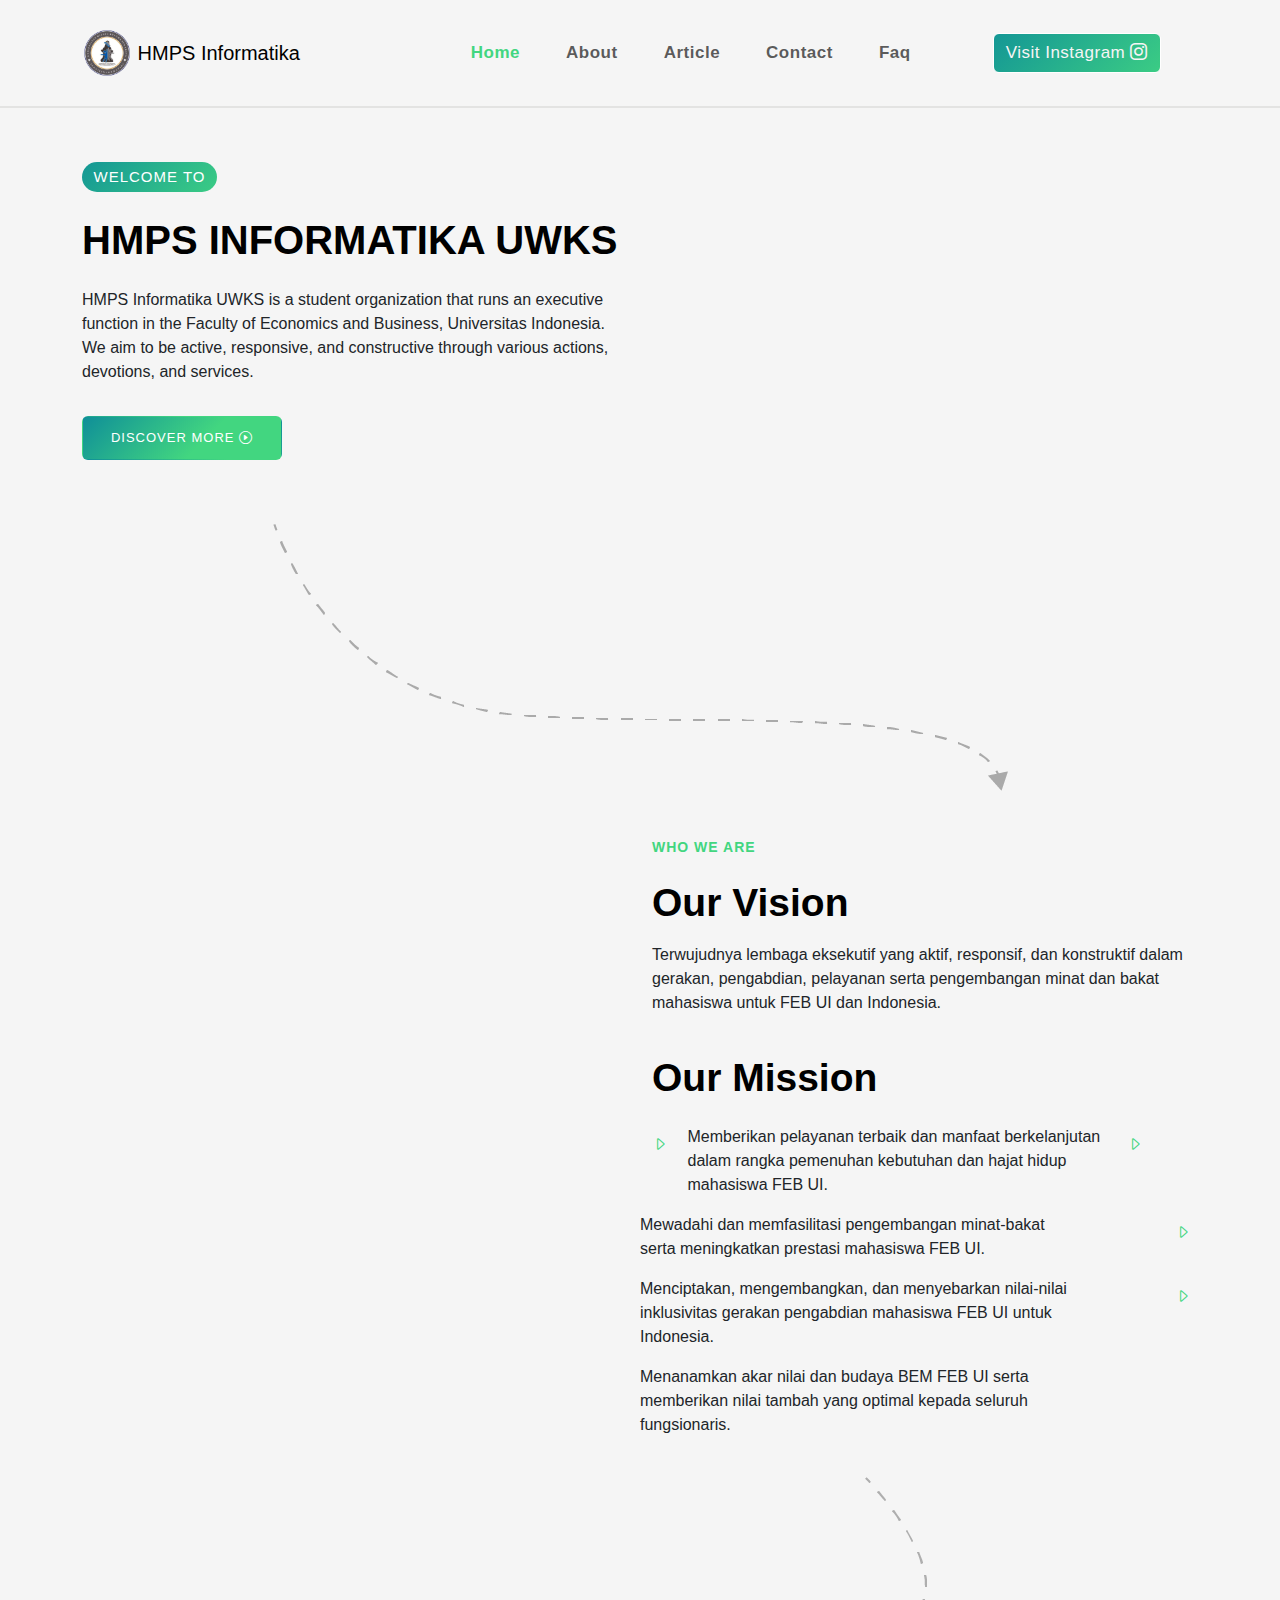
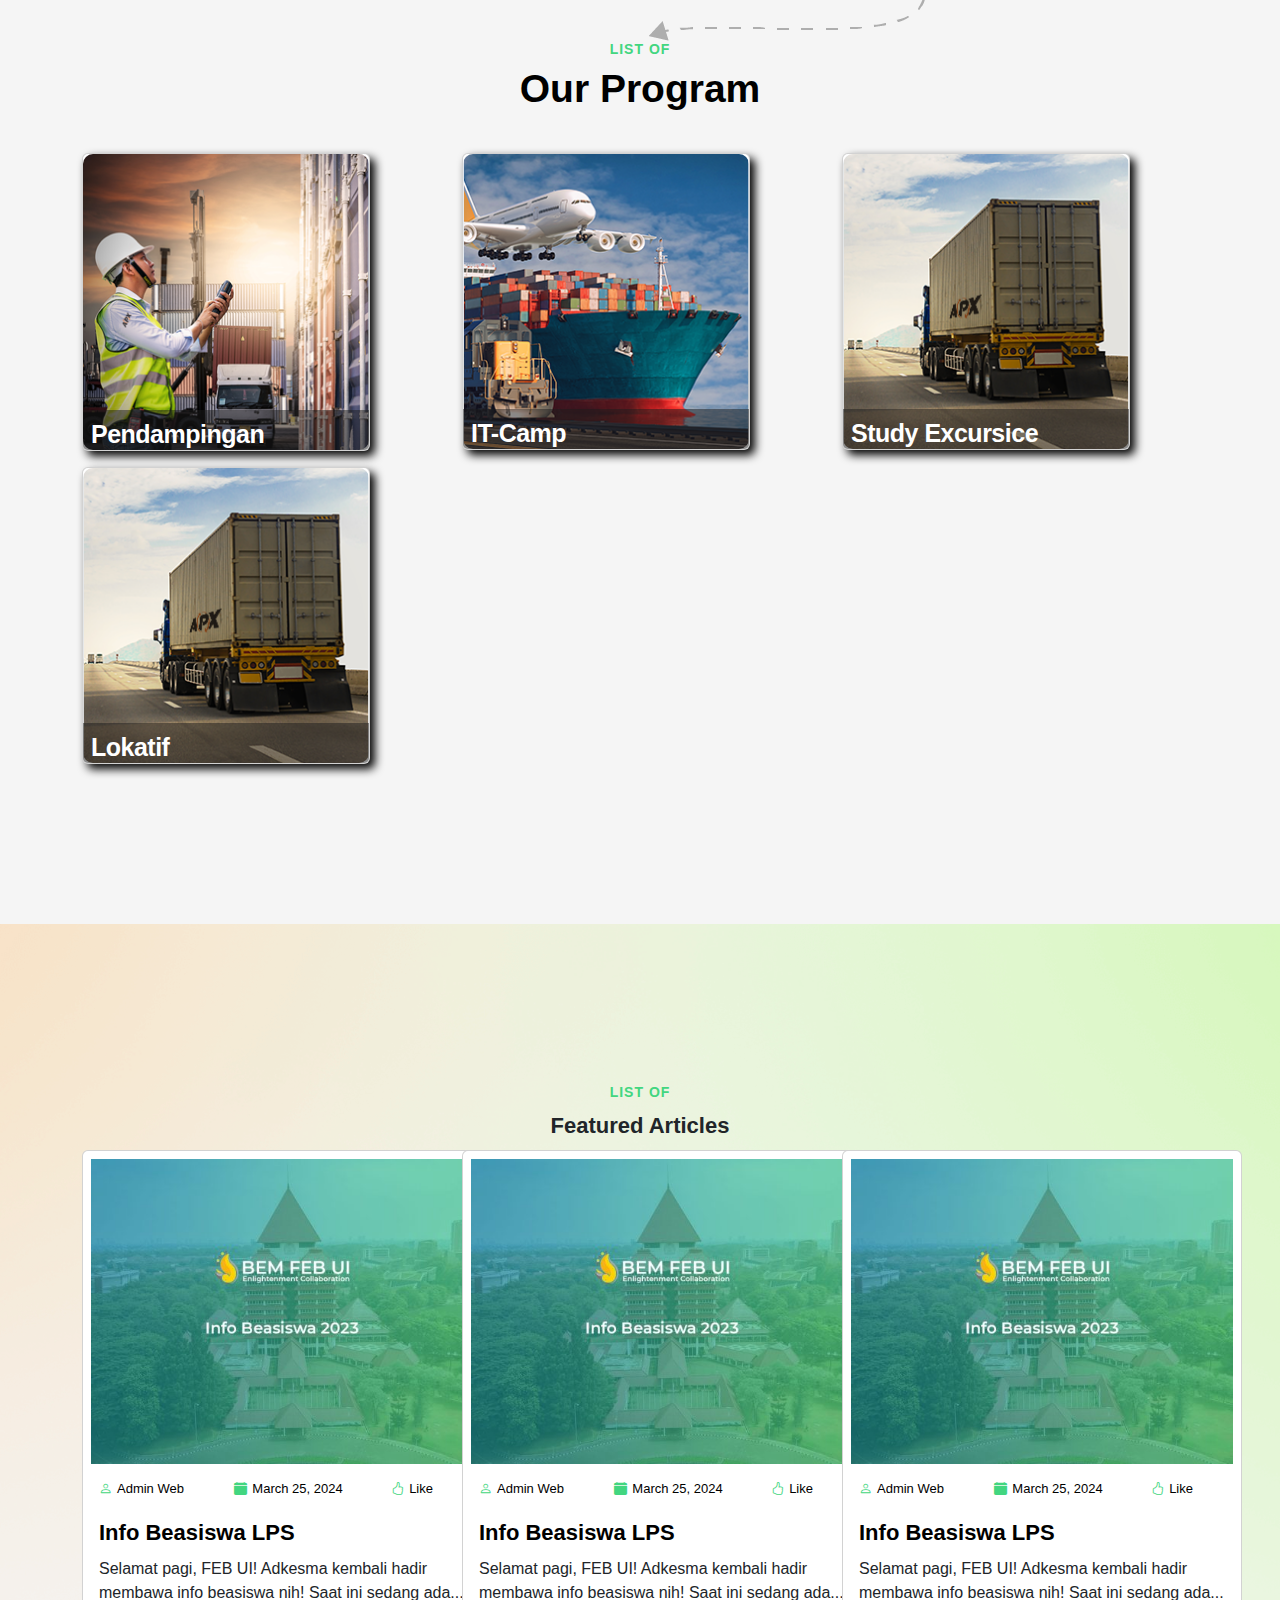
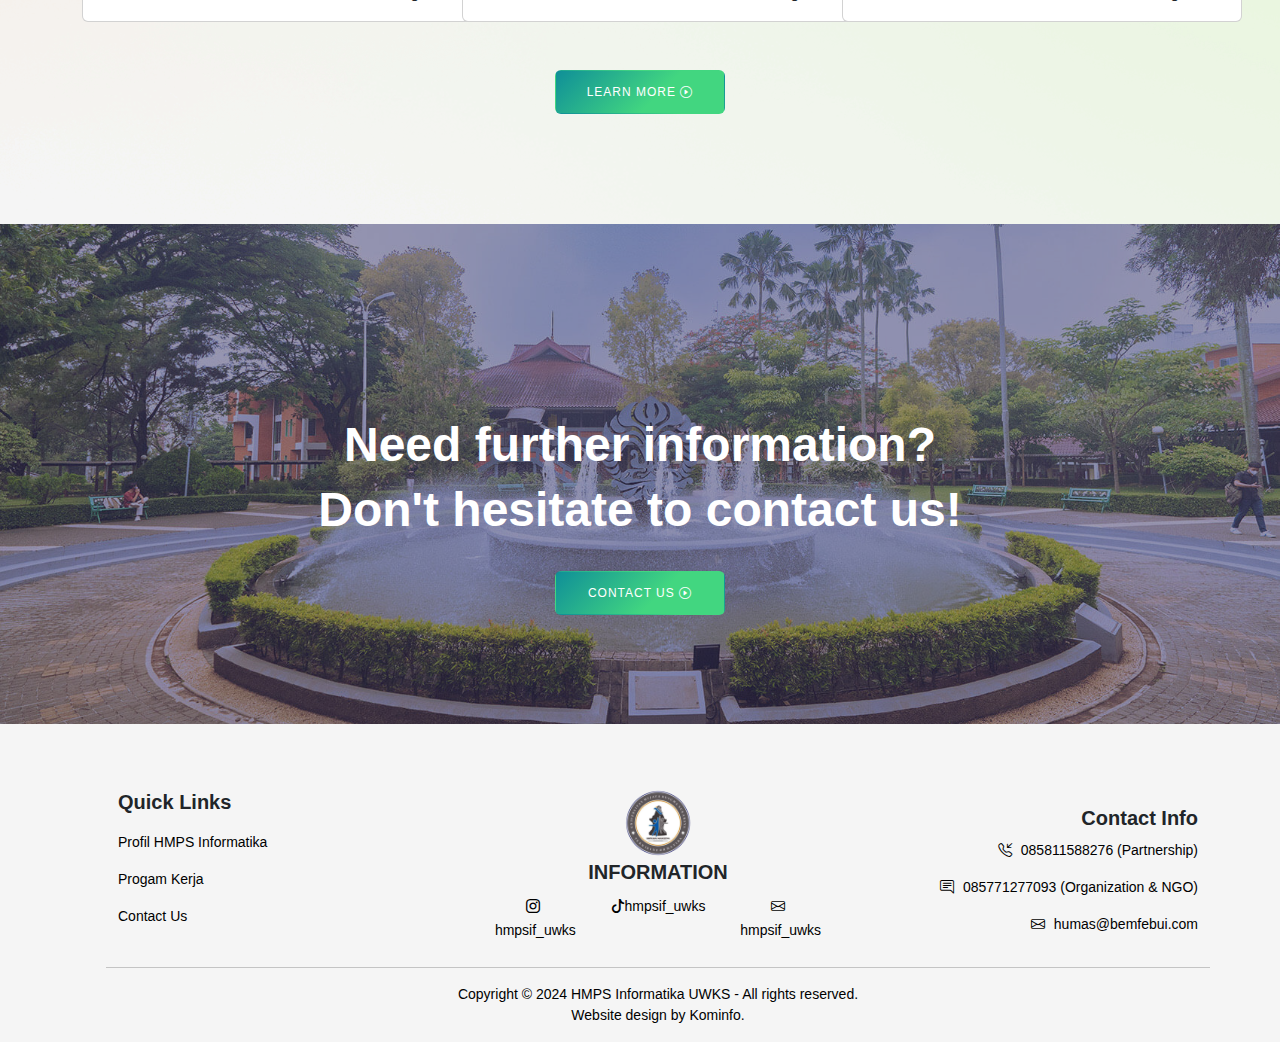
==== index.html @ f8294fcc "Menambahkan filenya" ====
<!DOCTYPE html>
<html lang="en">
  <head>
    <meta charset="UTF-8" />
    <meta name="viewport" content="width=device-width, initial-scale=1.0" />
    <title>HMPS Informatika</title>
    <!-- Font family roboto -->
    <link rel="preconnect" href="https://fonts.googleapis.com" />
    <link rel="preconnect" href="https://fonts.gstatic.com" crossorigin />
    <link
      href="https://fonts.googleapis.com/css2?family=Roboto+Serif:ital,opsz,wght@0,8..144,100..900;1,8..144,100..900&display=swap"
      rel="stylesheet"
    />

    <!-- Bootstrap CSS -->
    <link
      href="https://cdn.jsdelivr.net/npm/bootstrap@5.3.3/dist/css/bootstrap.min.css"
      rel="stylesheet"
      integrity="sha384-QWTKZyjpPEjISv5WaRU9OFeRpok6YctnYmDr5pNlyT2bRjXh0JMhjY6hW+ALEwIH"
      crossorigin="anonymous"
    />

    <!-- Icon Bootstrap -->
    <link
      rel="stylesheet"
      href="https://cdn.jsdelivr.net/npm/bootstrap-icons@1.4.0/font/bootstrap-icons.css"
    />

    <!-- My CSS -->
    <link rel="stylesheet" href="css/style.css" />
  </head>
  <body>
    <!-- Section navbar -->
    <nav class="navbar fixed-top navbar-expand-lg navbar-light bg-light">
      <div class="container">
        <a class="navbar-brand navbar-text pe-5 me-5" href="#">
          <img
            src="img/HIMATIF_LOGO_PNG.png"
            alt=""
            width="50px"
            class="d-inline-block align-bottom"
          />
          <span class="text">HMPS Informatika </span>
        </a>
        <button
          class="navbar-toggler"
          type="button"
          data-bs-toggle="collapse"
          data-bs-target="#navbarNav"
          aria-controls="navbarNav"
          aria-expanded="false"
          aria-label="Toggle navigation"
        >
          <span class="navbar-toggler-icon"></span>
        </button>
        <div
          class="collapse navbar-collapse justify-content-center"
          id="navbarNav"
        >
          <ul class="navbar-nav">
            <li class="nav-item">
              <a class="nav-link active" aria-current="page" href="#home"
                >Home</a
              >
            </li>
            <li class="nav-item">
              <a class="nav-link" href="#company">About</a>
            </li>
            <li class="nav-item">
              <a class="nav-link" href="#services">Article</a>
            </li>
            <li class="nav-item">
              <a class="nav-link" href="#contact">Contact</a>
            </li>
            <li class="nav-item">
              <a class="nav-link" href="#contact">Faq</a>
            </li>
          </ul>
        </div>
        <div
          class="collapse navbar-collapse justify-content-center"
          id="navbarNav"
        >
          <ul class="navbar-nav">
            <li class="nav-item-btn">
              <a class="btn btn-primary" aria-current="page" href="#home"
                >Visit Instagram <i class="bi bi-instagram"></i
              ></a>
            </li>
          </ul>
        </div>
      </div>
    </nav>
    <!-- end section navbar -->

    <!-- Section 1 -->
    <div class="pt-4"></div>
    <div class="section-1-welcome pt-5">
      <div class="container">
        <div class="row">
          <div class="col-md-6">
            <div class="text-welcome">
              <p>Welcome to</p>
            </div>
            <div class="judul-welcome mt-4">
              <h3>HMPS <span></span> Informatika UWKS</h3>
            </div>
            <div class="isi-judul pt-3">
              <p>
                HMPS Informatika UWKS is a student organization that runs an
                executive function in the Faculty of Economics and Business,
                Universitas Indonesia. We aim to be active, responsive, and
                constructive through various actions, devotions, and services.
              </p>
            </div>
            <div class="link-more pt-3">
              <a href="#" class="btn btn-primary"
                >Discover More <i class="bi bi-play-circle"></i
              ></a>
            </div>
          </div>
          <div class="col-md-6">
            <div class="image-uwks">
              <img
                src="img/uwks.jpg"
                alt=""
                class="img-fluid"
                style="max-width: 100%"
              />
            </div>
          </div>
        </div>
        <div class="container">
          <div class="arrow text-center pt-5 mt-3">
            <img src="img/arrow-1.png" alt="" style="opacity: 30%" />
          </div>
        </div>
      </div>
    </div>
    <!-- end section -->

    <!-- Section 2 misi visi -->
    <div class="section-2-visi-misi">
      <div class="container">
        <div class="row">
          <div class="col-md-6">
            <div class="foto-hmps"></div>
          </div>
          <div class="col-md-6">
            <div class="who-are-we mt-4 pt-4">
              <h4>Who we are</h4>
            </div>
            <div class="judul-visi pt-3">
              <h2>Our Vision</h2>
            </div>
            <div class="isi-visi pt-2">
              <p>
                Terwujudnya lembaga eksekutif yang aktif, responsif, dan
                konstruktif dalam gerakan, pengabdian, pelayanan serta
                pengembangan minat dan bakat mahasiswa untuk FEB UI dan
                Indonesia.
              </p>
            </div>
            <div class="judul-misi pt-4">
              <h2>Our Mission</h2>
            </div>
            <div class="isi-misi pt-3">
              <div class="row">
                <div class="col-md-1 col-sm-6 pt-2">
                  <i class="bi bi-caret-right"></i>
                </div>
                <div class="col-md-9 col-sm-6 p-0">
                  <p>
                    Memberikan pelayanan terbaik dan manfaat berkelanjutan dalam
                    rangka pemenuhan kebutuhan dan hajat hidup mahasiswa FEB UI.
                  </p>
                </div>
                <div class="col-md-2 d-sm-none"></div>
                <div class="col-md-1 pt-2">
                  <i class="bi bi-caret-right"></i>
                </div>
                <div class="col-md-9 p-0">
                  <p>
                    Mewadahi dan memfasilitasi pengembangan minat-bakat serta
                    meningkatkan prestasi mahasiswa FEB UI.
                  </p>
                </div>
                <div class="col-md-2"></div>
                <div class="col-md-1 pt-2">
                  <i class="bi bi-caret-right"></i>
                </div>
                <div class="col-md-9 p-0">
                  <p>
                    Menciptakan, mengembangkan, dan menyebarkan nilai-nilai
                    inklusivitas gerakan pengabdian mahasiswa FEB UI untuk
                    Indonesia.
                  </p>
                </div>
                <div class="col-md-2"></div>
                <div class="col-md-1 pt-2">
                  <i class="bi bi-caret-right"></i>
                </div>
                <div class="col-md-9 p-0">
                  <p>
                    Menanamkan akar nilai dan budaya BEM FEB UI serta memberikan
                    nilai tambah yang optimal kepada seluruh fungsionaris.
                  </p>
                </div>
                <div class="col-md-2"></div>
              </div>
              <div class="d-flex justify-content-end arrow mgri pt-4">
                <img src="img/arrow-2.png" alt="" style="opacity: 30%" />
              </div>
            </div>
          </div>
        </div>
      </div>
    </div>
    <!-- end section -->

    <!-- Section 3 proker kita -->
    <div class="section-3-our-proker">
      <div class="container">
        <div class="row justify-content-center">
          <div class="col-lg">
            <div class="our-program text-center">
              <h4>List Of</h4>
              <h2>Our Program</h2>
            </div>
          </div>
        </div>
        <div class="isi-our-program">
          <div class="row justify-content-center pt-3">
            <div class="col-lg pt-3">
              <div class="card" style="width: 18rem">
                <a href="">
                  <div class="gambar-proker">
                    <img
                      src="img/ujicoba1.png"
                      class="card-img-top"
                      alt="..."
                    />
                  </div>
                  <div class="isi-card">
                    <div class="judul-proker ps-2 pt-2">
                      <h3>Pendampingan</h3>
                    </div>
                    <div class="isi-proker ps-2">
                      <p class="card-text">
                        Some quick example text to build on the card title and
                        make up the bulk of the card's content.
                      </p>
                    </div>
                  </div>
                </a>
              </div>
            </div>
            <div class="col-lg pt-3 pdtp">
              <div class="card" style="width: 18rem">
                <a href="">
                  <div class="gambar-proker">
                    <img
                      src="img/ujicoba2.png"
                      class="card-img-top"
                      alt="..."
                    />
                  </div>
                  <div class="isi-card">
                    <div class="judul-proker ps-2 pt-2">
                      <h3>IT-Camp</h3>
                    </div>
                    <div class="isi-proker ps-2">
                      <p class="card-text">
                        Some quick example text to build on the card title and
                        make up the bulk of the card's content.
                      </p>
                    </div>
                  </div>
                </a>
              </div>
            </div>
            <div class="col-lg pt-3 pdtp">
              <div class="card" style="width: 18rem">
                <a href="">
                  <div class="gambar-proker">
                    <img
                      src="img/ujicoba3.png"
                      class="card-img-top"
                      alt="..."
                    />
                  </div>
                  <div class="isi-card">
                    <div class="judul-proker ps-2 pt-2">
                      <h3>Study Excursice</h3>
                    </div>
                    <div class="isi-proker ps-2">
                      <p class="card-text">
                        Some quick example text to build on the card title and
                        make up the bulk of the card's content.
                      </p>
                    </div>
                  </div>
                </a>
              </div>
            </div>
            <div class="col-lg pt-3 pdtp">
              <div class="card" style="width: 18rem">
                <a href="">
                  <div class="gambar-proker">
                    <img
                      src="img/ujicoba3.png"
                      class="card-img-top"
                      alt="..."
                    />
                  </div>
                  <div class="isi-card">
                    <div class="judul-proker ps-2 pt-2">
                      <h3>Lokatif</h3>
                    </div>
                    <div class="isi-proker ps-2">
                      <p class="card-text">
                        Some quick example text to build on the card title and
                        make up the bulk of the card's content.
                      </p>
                    </div>
                  </div>
                </a>
              </div>
            </div>
          </div>
        </div>
      </div>
    </div>
    <!-- end section -->

    <!-- Section 4 list article-->
    <div class="section4-list-article mrgtop">
      <div class="container">
        <div class="list-article text-center pdgtop">
          <h4>List Of</h4>
          <h2>Featured Articles</h2>
        </div>
        <div class="isi-article">
          <div class="row">
            <div class="col-lg-4">
              <div class="card" style="width: 25rem">
                <div class="gambar-article p-2">
                  <img
                    src="img/1.jpg"
                    alt=""
                    style="max-width: 100%; height: auto"
                  />
                </div>
                <div class="pembuat-article ps-3 pt-1">
                  <div class="row justify-content-center">
                    <div class="col-md-4 col-sm-4">
                      <div class="nama-pembuat">
                        <a href=""
                          ><i class="bi bi-person" style="color: #42d680"></i
                          ><span style="padding-left: 5px">Admin Web</span></a
                        >
                      </div>
                    </div>
                    <div class="col-md-4 col-sm-4">
                      <div class="tanggal-article">
                        <a href="">
                          <i
                            class="bi bi-calendar-fill"
                            style="color: #42d680"
                          ></i
                          ><span style="padding-left: 5px">March 25, 2024</span>
                        </a>
                      </div>
                    </div>
                    <div class="col-md-4 col-sm-4">
                      <div class="like-article text-end pe-5">
                        <a href=""
                          ><i
                            class="bi bi-hand-thumbs-up"
                            style="color: #42d680"
                          ></i
                          ><span style="padding-left: 5px">Like</span></a
                        >
                      </div>
                    </div>
                  </div>
                  <div class="judul-article pt-3">
                    <a href=""><h2>Info Beasiswa LPS</h2></a>
                  </div>
                  <div class="isi-article">
                    <p>
                      Selamat pagi, FEB UI! Adkesma kembali hadir membawa info
                      beasiswa nih! Saat ini sedang ada...
                    </p>
                  </div>
                </div>
              </div>
            </div>
            <div class="col-lg-4">
              <div class="card" style="width: 25rem">
                <div class="gambar-article p-2">
                  <img
                    src="img/1.jpg"
                    alt=""
                    style="max-width: 100%; height: auto"
                  />
                </div>
                <div class="pembuat-article ps-3 pt-1">
                  <div class="row d-flex justify-content-center">
                    <div class="col-md-4">
                      <div class="nama-pembuat">
                        <a href=""
                          ><i class="bi bi-person" style="color: #42d680"></i
                          ><span style="padding-left: 5px">Admin Web</span></a
                        >
                      </div>
                    </div>
                    <div class="col-md-4">
                      <div class="tanggal-article">
                        <a href="">
                          <i
                            class="bi bi-calendar-fill"
                            style="color: #42d680"
                          ></i
                          ><span style="padding-left: 5px">March 25, 2024</span>
                        </a>
                      </div>
                    </div>
                    <div class="col-md-4">
                      <div class="like-article text-end pe-5">
                        <a href=""
                          ><i
                            class="bi bi-hand-thumbs-up"
                            style="color: #42d680"
                          ></i
                          ><span style="padding-left: 5px">Like</span></a
                        >
                      </div>
                    </div>
                  </div>
                  <div class="judul-article pt-3">
                    <a href=""><h2>Info Beasiswa LPS</h2></a>
                  </div>
                  <div class="isi-article">
                    <p>
                      Selamat pagi, FEB UI! Adkesma kembali hadir membawa info
                      beasiswa nih! Saat ini sedang ada...
                    </p>
                  </div>
                </div>
              </div>
            </div>
            <div class="col-lg-4">
              <div class="card" style="width: 25rem">
                <div class="gambar-article p-2">
                  <img
                    src="img/1.jpg"
                    alt=""
                    style="max-width: 100%; height: auto"
                  />
                </div>
                <div class="pembuat-article ps-3 pt-1">
                  <div class="row d-flex justify-content-center">
                    <div class="col-md-4">
                      <div class="nama-pembuat">
                        <a href=""
                          ><i class="bi bi-person" style="color: #42d680"></i
                          ><span style="padding-left: 5px">Admin Web</span></a
                        >
                      </div>
                    </div>
                    <div class="col-md-4">
                      <div class="tanggal-article">
                        <a href="">
                          <i
                            class="bi bi-calendar-fill"
                            style="color: #42d680"
                          ></i
                          ><span style="padding-left: 5px">March 25, 2024</span>
                        </a>
                      </div>
                    </div>
                    <div class="col-md-4">
                      <div class="like-article text-end pe-5">
                        <a href=""
                          ><i
                            class="bi bi-hand-thumbs-up"
                            style="color: #42d680"
                          ></i
                          ><span style="padding-left: 5px">Like</span></a
                        >
                      </div>
                    </div>
                  </div>
                  <div class="judul-article pt-3">
                    <a href=""><h2>Info Beasiswa LPS</h2></a>
                  </div>
                  <div class="isi-article">
                    <p>
                      Selamat pagi, FEB UI! Adkesma kembali hadir membawa info
                      beasiswa nih! Saat ini sedang ada...
                    </p>
                  </div>
                </div>
              </div>
            </div>
          </div>
          <div class="learn-more pt-5 pb-3 text-center">
            <a href="#" class="btn btn-primary"
              >learn more <i class="bi bi-play-circle"></i
            ></a>
          </div>
        </div>
      </div>
    </div>
    <!-- end section -->

    <!-- section 5 contact us -->
    <div class="section-5-contact-us">
      <div class="back-overlay"></div>
      <div class="container">
        <div class="contact-us pt-5 text-center">
          <div class="pt-5"></div>
          <div class="pt-5"></div>
          <div class="pt-5"></div>
          <div class="text-contact-us">
            <h2>Need further information?</h2>
            <h2>Don't hesitate to contact us!</h2>
          </div>
          <div class="link-contact-us pt-4 text-center">
            <a href="#" class="btn btn-primary"
              >Contact Us <i class="bi bi-play-circle"></i
            ></a>
          </div>
        </div>
      </div>
    </div>
    <!-- end section -->

    <!-- footer -->
    <footer class="footer mt-5 pt-3" id="contact">
      <div class="container ps-5">
        <div class="row justify-content-around">
          <div class="col-lg-4">
            <h5>Quick Links</h5>
            <div class="pt-2"></div>
            <p><a href="">Profil HMPS Informatika</a></p>
            <p><a href="">Progam Kerja</a></p>
            <p><a href="">Contact Us</a></p>
          </div>
          <div class="col-lg-4 pdtp">
            <div class="logo-hima text-center">
              <img src="img/HIMATIF_LOGO_PNG.png" alt="" width="70px" />
            </div>
            <div class="link-icon text-center">
              <div class="row justify-content-center">
                <div class="information text-center">
                  <h5>INFORMATION</h5>
                </div>
                <div class="col-md-4">
                  <div class="instagram">
                    <a href=""
                      ><i class="bi bi-instagram" style="padding-right: 5px"></i
                      >hmpsif_uwks</a
                    >
                  </div>
                </div>
                <div class="col-md-4">
                  <div class="tiktok">
                    <a href=""><i class="bi bi-tiktok"></i>hmpsif_uwks</a>
                  </div>
                </div>
                <div class="col-md-4">
                  <div class="email">
                    <a href=""
                      ><i class="bi bi-envelope" style="padding-right: 5px"></i
                      >hmpsif_uwks</a
                    >
                  </div>
                </div>
              </div>
            </div>
          </div>
          <div class="col-lg-4 pdtp text-end pb-3">
            <div class="judul-contact-info pt-3">
              <h5>Contact Info</h5>
            </div>
            <div class="isi-contact-info">
              <p>
                <i
                  class="bi bi-telephone-inbound"
                  style="padding-right: 5px"
                ></i>
                085811588276 (Partnership)
              </p>
              <p>
                <i class="bi bi-chat-right-text" style="padding-right: 5px"></i>
                085771277093 (Organization & NGO)
              </p>
              <p>
                <i class="bi bi-envelope" style="padding-right: 5px"></i>
                humas@bemfebui.com
              </p>
            </div>
          </div>
          <div class="space-devider"></div>
          <div class="text-center pt-3">
            <p style="margin-bottom: 0">
              Copyright © 2024 HMPS Informatika UWKS - All rights reserved.
            </p>
            <p>Website design by Kominfo.</p>
          </div>
        </div>
      </div>
    </footer>
    <!-- end footer -->

    <script
      src="https://cdn.jsdelivr.net/npm/bootstrap@5.3.3/dist/js/bootstrap.bundle.min.js"
      integrity="sha384-YvpcrYf0tY3lHB60NNkmXc5s9fDVZLESaAA55NDzOxhy9GkcIdslK1eN7N6jIeHz"
      crossorigin="anonymous"
    ></script>
    <script type="text/javascript">
      window.addEventListener("scroll", function () {
        var header = document.querySelector("nav");
        header.classList.toggle("sticky", window.scrollY > 0);
      });
    </script>
  </body>
</html>
---- css/style.css ----
/* My CSS */
body {
  font-family: "Roboto", sans-serif;
  margin-top: 90px;
  background-color: whitesmoke;
}

/* Navbar */
.navbar {
  background-color: whitesmoke !important;
  border-bottom: 2px solid #e3e3e2;
  padding-top: 20px;
  padding-bottom: 20px;
  transition: 0.6s;
}

nav.sticky {
  background-color: #ffffff !important;
  transition: 0.6s;
  border-bottom: none;
  padding-top: 10px;
  padding-bottom: 0;
}

.navbar-nav .nav-item {
  margin-left: 30px;
}

.navbar-nav .nav-item .nav-link {
  font-size: 17px;
}

.navbar-nav .nav-item .active {
  color: #42d680;
}

.navbar .navbar-brand .text {
  color: black;
  line-height: 50px;
  font-weight: 500;
}

.navbar .navbar-brand .text:hover {
  color: #3bcc84;
  transition: 0.3s;
}

.navbar-nav .nav-item .nav-link:hover {
  color: #3bcc84;
}

.navbar-nav .nav-item a {
  position: relative;
  letter-spacing: 0.5px;
  padding: auto;
  font-weight: 800;
}

.navbar-nav .nav-item-btn a {
  letter-spacing: 0.5px;
  font-weight: 500;
  /* color: rgba(0, 0, 0, 0.65); */
  color: whitesmoke;
  font-size: 17px;
}

.navbar-nav .btn {
  background-color: transparent !important;
  background-image: linear-gradient(135deg, #149795 0%, #3bcc84 100%);
  border-color: white;
}

.navbar-nav .btn:hover {
  background-color: transparent;
  border-color: transparent;
  background-image: linear-gradient(135deg, #42d680 0%, #0f8f98 80%);
  color: rgba(0, 0, 0, 0.65);
  transition: 0.5s;
}

.navbar-nav .nav-item a::after {
  content: "";
  position: absolute;
  background-color: #42d680;
  height: 3px;
  width: 0;
  left: 0;
  bottom: 0px;
  transition: 0.3s;
  text-align: center;
}

.navbar-nav .nav-item a:hover::after {
  width: 100%;
}
/* end navbar */

/* section 1 welcome home */
.section-1-welcome .text-welcome {
  background-color: transparent !important;
  background-image: linear-gradient(135deg, #149795 0%, #3bcc84 100%);
  width: 135px;
  height: 30px;
  border-radius: 15px 15px 15px 15px;
}

.section-1-welcome .text-welcome p {
  font-size: 15px;
  text-align: center;
  padding-top: 4px;
  color: white;
  text-transform: uppercase;
  letter-spacing: 1px;
}

.section-1-welcome .judul-welcome h3 {
  color: black;
  font-size: 40px;
  line-height: 1.2em;
  text-transform: uppercase;
  font-weight: 800;
}

.section-1-welcome .link-more .btn-primary {
  background-color: transparent;
  background-image: linear-gradient(135deg, #0f8f98 0%, #42d680 60%);
  border-color: transparent;
  text-transform: uppercase;
  letter-spacing: 1px;
  width: 200px;
  line-height: 30px;
  font-size: 13px;
}

.section-1-welcome .link-more .btn:hover {
  background-color: transparent;
  border-color: transparent;
  background-image: linear-gradient(135deg, #42d680 0%, #0f8f98 80%);
  color: white;
  transition: 0.5s;
}

.section-1-welcome .link-more a {
  text-align: center;
}

/* end section welcome home */

/* start section our visi misi */
.section-2-visi-misi .who-are-we h4 {
  font-size: 14px;
  color: #42d680;
  font-weight: 700;
  text-transform: uppercase;
  letter-spacing: 1px;
}

.section-2-visi-misi h2 {
  color: black;
  font-size: 39px;
  font-weight: 800;
  line-height: 1.2em;
}

.section-2-visi-misi .isi-misi i {
  color: #42d680;
}

.section-2-visi-misi .mgri {
  margin-right: 270px;
}
/* end section our visi misi */

/* start section our program kerja */
.section-3-our-proker .our-program h4 {
  font-size: 14px;
  color: #42d680;
  font-weight: 700;
  text-transform: uppercase;
  letter-spacing: 1px;
}

.section-3-our-proker h2 {
  color: black;
  font-size: 39px;
  font-weight: 800;
  line-height: 1.2em;
}

.section-3-our-proker .isi-our-program .card {
  box-shadow: 5px 5px 10px black;
  overflow: hidden;
}

.section-3-our-proker .isi-our-program .card img {
  border-radius: 10px;
  transition: 0.5s;
}

.section-3-our-proker .isi-our-program .isi-card {
  box-sizing: border-box;
  position: absolute;
  bottom: 0;
  background: rgb(27, 27, 27, 0.5);
  height: 40px;
  transition: 0.5s;
}

.section-3-our-proker .isi-our-program .isi-card h3 {
  color: white;
  font-size: 25px;
  font-weight: 700;
  text-transform: none;
  line-height: 1.3em;
  font-style: normal;
  letter-spacing: -0.5px;
}

.section-3-our-proker .isi-our-program .isi-card p {
  color: white;
  font-size: 16px;
  font-weight: 400;
  text-transform: none;
  line-height: 1.5em;
  font-style: normal;
  visibility: hidden;
  opacity: 0;
}

.section-3-our-proker .isi-our-program .card:hover {
  cursor: pointer;
}

.section-3-our-proker .isi-our-program .card:hover .isi-card {
  background: black;
  opacity: 70%;
  top: 170px;
  height: 160px;
}

.section-3-our-proker .isi-our-program .card:hover p {
  opacity: 1;
  visibility: visible;
}

.section-3-our-proker .isi-our-program .card:hover img {
  transform: scale(1.1) rotate(-3deg);
}

/* end section our program kerja */

/* start section list article */

.section4-list-article {
  background-image: url(../img/bg_header_.png);
  background-position: center center;
  background-repeat: no-repeat;
  background-size: cover;
  min-height: 900px;
}

.section4-list-article h4 {
  font-size: 14px;
  color: #42d680;
  font-weight: 700;
  text-transform: uppercase;
  letter-spacing: 1px;
}

.section4-list-article h2 {
  color: black;
  font-size: 39px;
  font-weight: 800;
  line-height: 1.2em;
}

.mrgtop {
  margin-top: 10em;
}

.section4-list-article .pdgtop {
  padding-top: 10em;
}

.section4-list-article a {
  text-decoration: none;
  color: black;
  font-size: 13px;
  font-weight: 400;
}

.section4-list-article a:hover {
  color: #42d680;
}

.section4-list-article h2 {
  color: inherit;
  font-size: 22px;
  line-height: inherit;
}

.section4-list-article p {
  color: inherit;
  font-size: inherit;
  line-height: inherit;
}

.section4-list-article .learn-more .btn-primary {
  background-color: transparent;
  background-image: linear-gradient(135deg, #0f8f98 0%, #42d680 60%);
  border-color: transparent;
  color: white;
  width: 170px;
  line-height: 30px;
  text-transform: uppercase;
  letter-spacing: 1px;
  font-size: 12px;
}

.section4-list-article .learn-more .btn-primary:hover {
  background-color: transparent;
  border-color: transparent;
  background-image: linear-gradient(135deg, #42d680 0%, #0f8f98 80%);
  transition: 0.5s;
}
/* end section list article */

/* start section contact us */
.section-5-contact-us {
  background-image: url(../img/FEB-UI.jpg);
  background-position: center center;
  background-repeat: no-repeat;
  background-size: cover;
  min-height: 500px;
  position: relative;
}

.back-overlay {
  background-color: #3b3664;
  opacity: 0.5;
  height: 100%;
  width: 100%;
  top: 0;
  left: 0;
  position: absolute;
}

.text-contact-us {
  position: relative;
}

.text-contact-us h2 {
  color: white;
  font-size: 48px;
  font-weight: 800;
  line-height: 1.2em;
}

.section-5-contact-us .link-contact-us .btn-primary {
  background-color: transparent;
  background-image: linear-gradient(135deg, #0f8f98 0%, #42d680 60%);
  border-color: transparent;
  color: white;
  width: 170px;
  line-height: 30px;
  text-transform: uppercase;
  letter-spacing: 1px;
  font-size: 12px;
  position: relative;
}

.section-5-contact-us .link-contact-us .btn-primary:hover {
  background-color: transparent;
  border-color: transparent;
  background-image: linear-gradient(135deg, #42d680 0%, #0f8f98 80%);
  transition: 0.5s;
}
/* end section contact us */

/* footer */
.footer h5 {
  font-size: 20px;
  font-weight: 700;
  line-height: 1.4em;
  letter-spacing: normal;
}

.footer a {
  text-decoration: none;
  color: black;
  font-size: 14px;
  line-height: 1.5em;
  font-weight: 400;
}

.footer p {
  text-decoration: none;
  color: black;
  font-size: 14px;
  line-height: 1.5em;
  font-weight: 400;
}

.footer a:hover {
  color: #42d680;
}

.space-devider {
  border-bottom: 1px solid black;
  opacity: 20%;
}
/* end footer */

/* media responsive */
@media (max-width: 576px) {
  .arrow {
    display: none;
  }

  /* section navbar */
  .navbar .show {
    min-height: 63px !important;
  }

  .navbar .pe-5,
  .me-5 {
    padding-right: 0 !important;
    margin-right: 0 !important;
  }

  .navbar .nav-item-btn {
    padding-top: 10px !important;
    margin: auto !important;
  }
  /* end section navbar */

  /* section1 welcome */
  .section-1-welcome .text-welcome {
    margin: auto;
  }

  .section-1-welcome .text-welcome p {
    font-size: 11px;
    line-height: 2em;
  }

  .section-1-welcome .judul-welcome,
  .isi-judul {
    text-align: center;
  }

  .section-1-welcome .judul-welcome span {
    display: block;
  }

  .section-1-welcome .link-more {
    text-align: center;
  }
  /* end section1 welcome */

  /* Section 2 misi visi */
  .section-2-visi-misi .who-are-we,
  .judul-visi,
  .isi-visi,
  .judul-misi {
    text-align: center;
  }

  .section-2-visi-misi .judul-misi {
    margin-top: 20px;
  }

  .section-2-visi-misi .isi-misi .col-md-1,
  .col-md-2 {
    display: none;
  }

  .section-2-visi-misi .isi-misi {
    text-align: center;
  }

  .section-2-visi-misi .isi-misi p::before {
    content: "";
    vertical-align: -0.125em;
    background-image: url("data:image/svg+xml,%3Csvg xmlns='http://www.w3.org/2000/svg' width='16' height='16' fill='%2342d680' class='bi bi-check-lg' viewBox='0 0 16 16'%3E%3Cpath d='M12.736 3.97a.733.733 0 0 1 1.047 0c.286.289.29.756.01 1.05L7.88 12.01a.733.733 0 0 1-1.065.02L3.217 8.384a.757.757 0 0 1 0-1.06.733.733 0 0 1 1.047 0l3.052 3.093 5.4-6.425z'/%3E%3C/svg%3E");
    background-size: 16px 16px;
    background-repeat: no-repeat;
    background-position: left center;
    padding-left: 24px;
  }

  .section-2-visi-misi .isi-misi img {
    display: none !important;
  }
  /* end Section 2 misi visi */

  /* start Section 3 proker kita */
  .section-3-our-proker {
    margin-top: 60px;
    text-align: center;
    padding: auto;
    margin: auto;
  }

  .section-3-our-proker .isi-our-program .card {
    padding: auto;
    margin: auto;
  }

  .section-3-our-proker .isi-our-program .pdtp {
    padding-top: 50px !important;
  }
  /* end Section 3 proker kita */

  /* start Section 4 list article */

  .section4-list-article {
  }

  .section4-list-article .isi-article {
  }

  .section4-list-article .isi-article .card {
    width: 20rem !important;
    padding: auto;
    margin: auto;
    margin-top: 25px !important;
  }
  /* end Section 4 list article */

  /* start section 5 contact us */

  .section-5-contact-us {
    margin-top: 50px;
  }

  .section-5-contact-us .contact-us .text-contact-us h2 {
    font-size: 25px;
  }
  /* end section 5 contact us */

  /* start footer */
  .footer {
    text-align: center !important;
  }

  .footer .ps-5 {
    padding-left: 0 !important;
  }

  .footer .pdtp {
    padding-top: 25px !important;
  }

  .footer .text-end {
    text-align: center !important;
  }
  /* end footer */
}
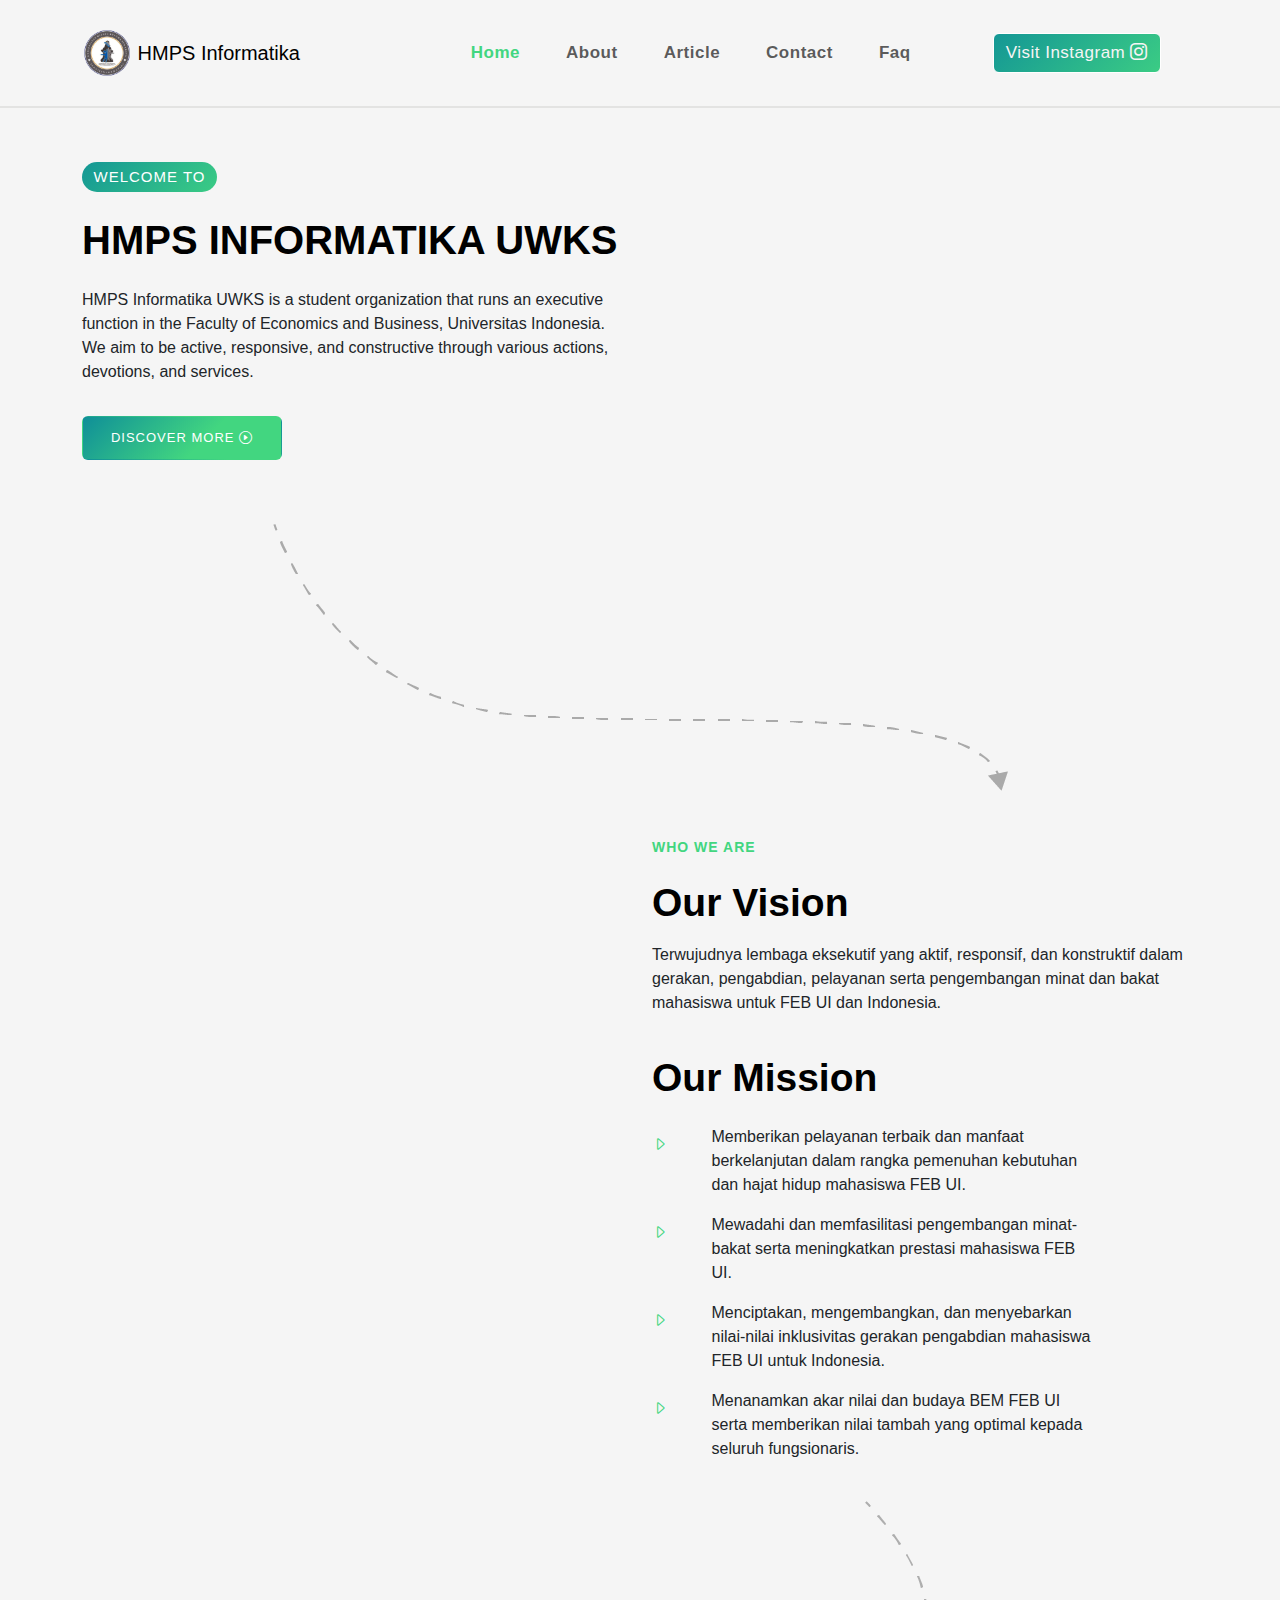
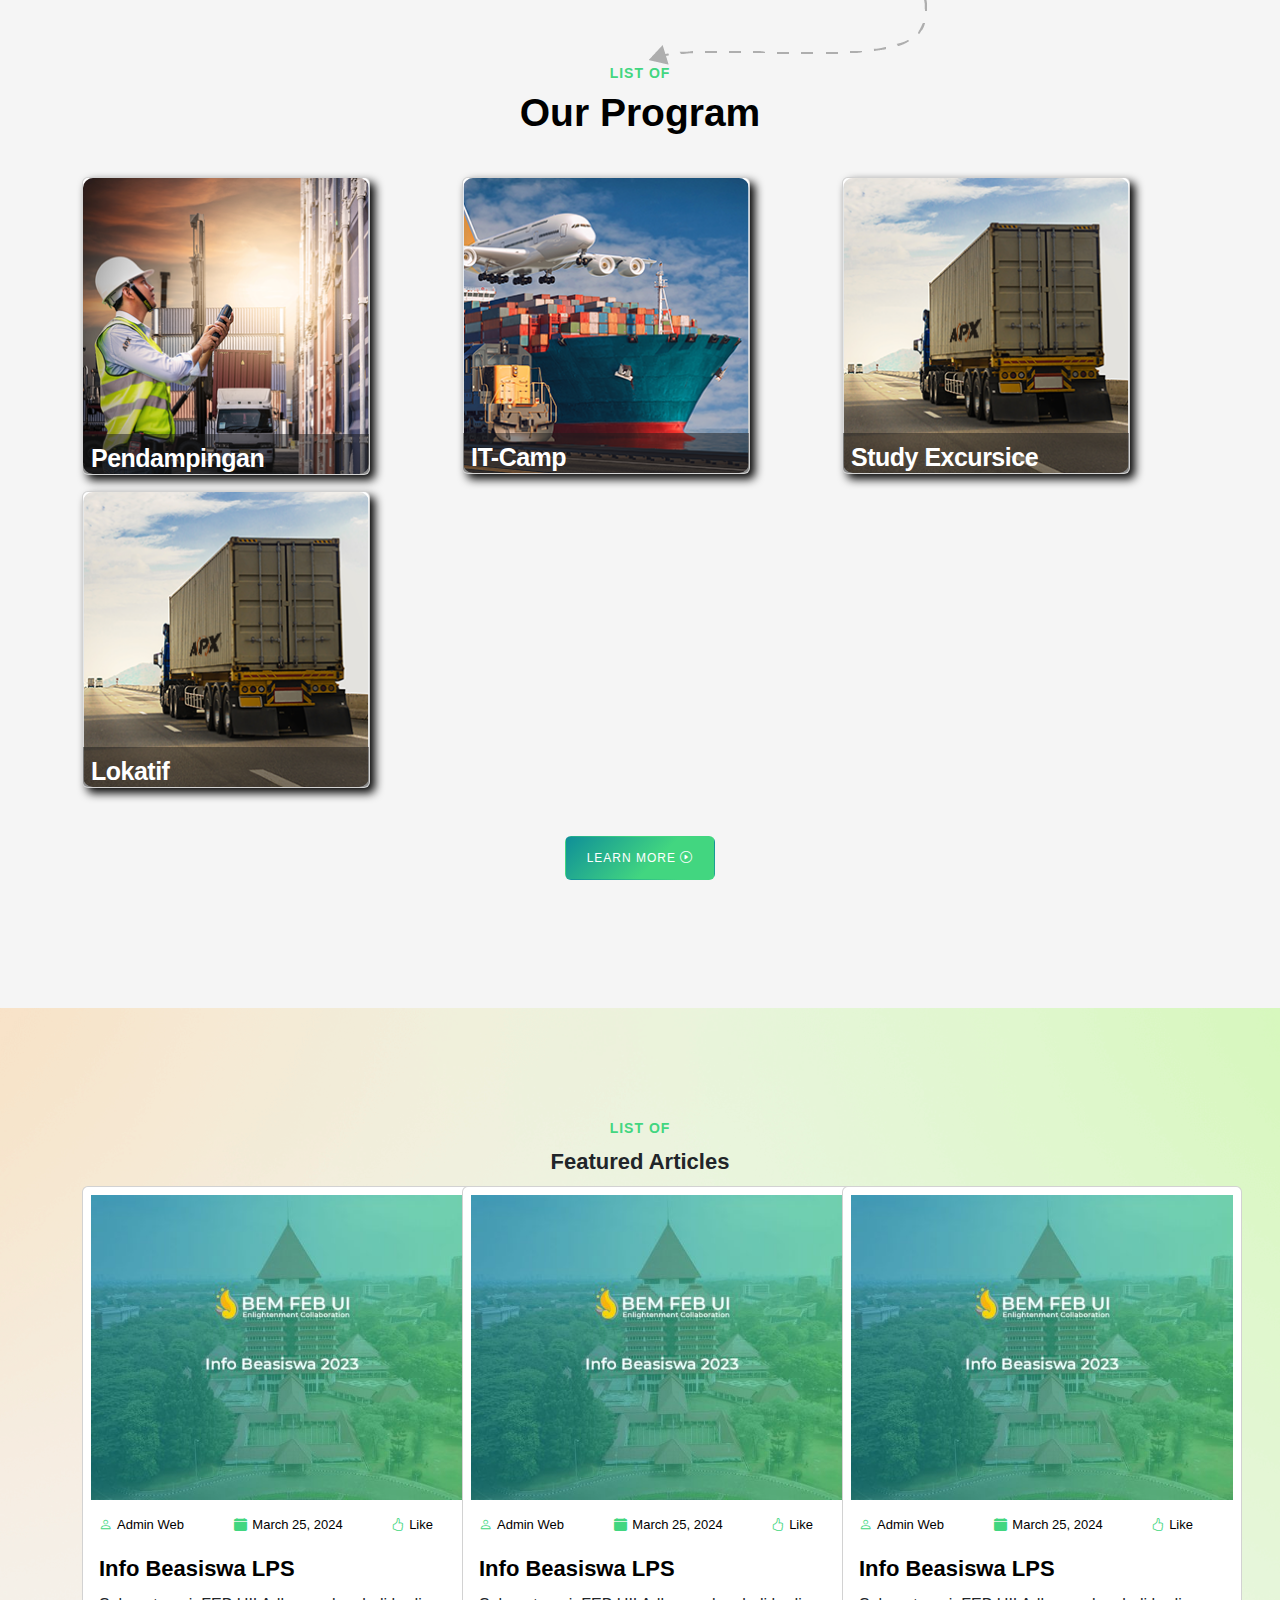
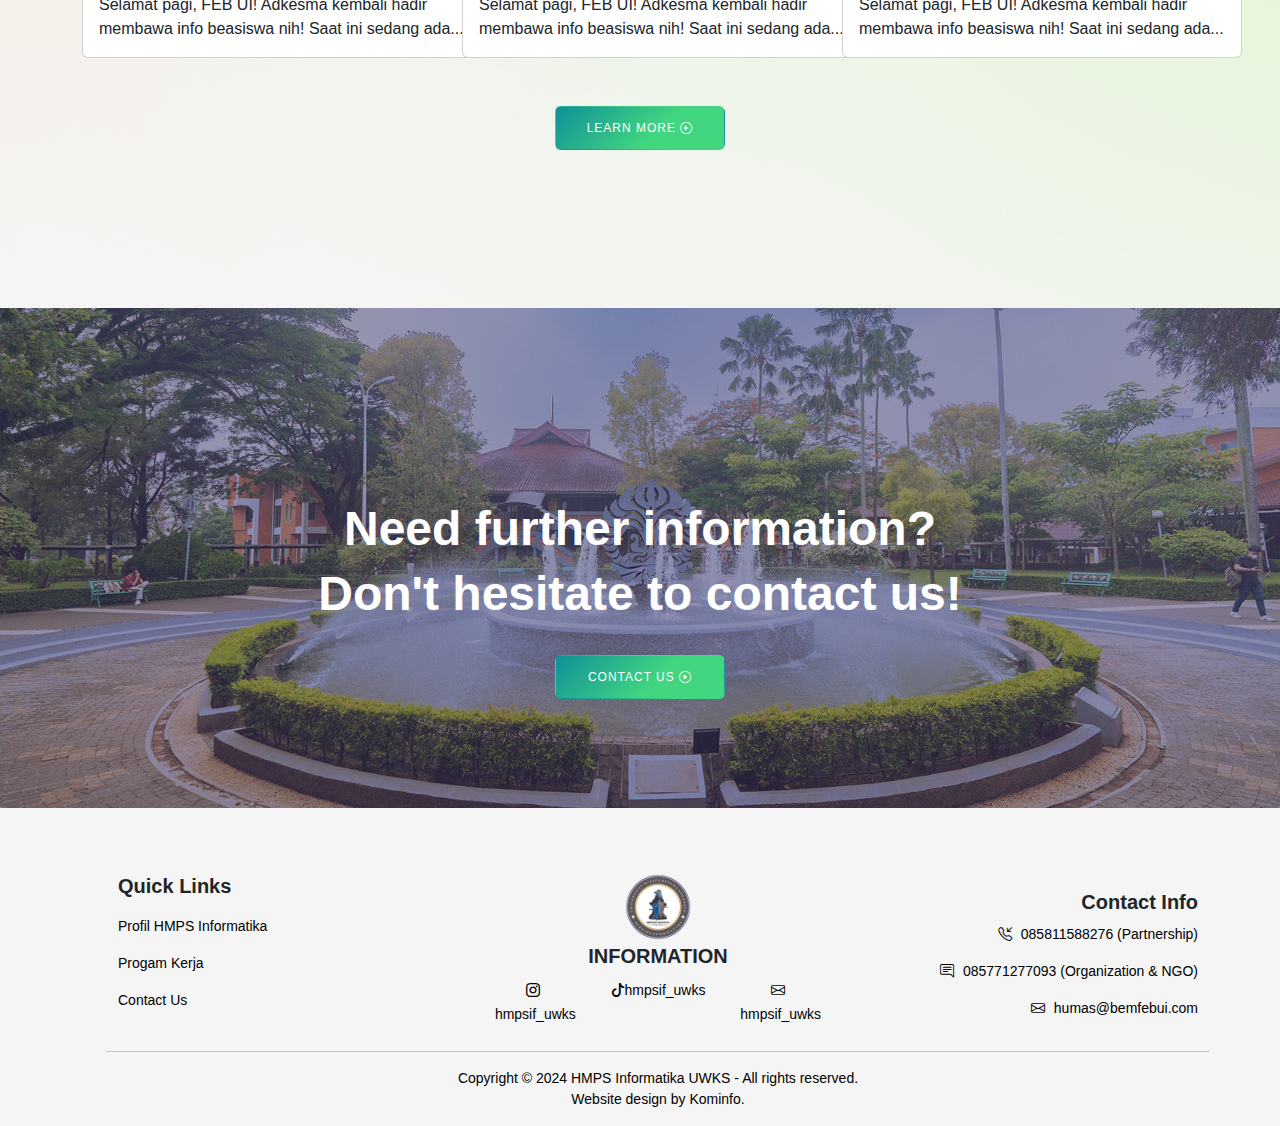
==== commit 0efe931a: "Add files via upload" ====
--- a/index.html
+++ b/index.html
@@ -59,12 +59,12 @@
         >
           <ul class="navbar-nav">
             <li class="nav-item">
-              <a class="nav-link active" aria-current="page" href="#home"
+              <a class="nav-link active" aria-current="page" href="index.html"
                 >Home</a
               >
             </li>
             <li class="nav-item">
-              <a class="nav-link" href="#company">About</a>
+              <a class="nav-link" href="profil.html">About</a>
             </li>
             <li class="nav-item">
               <a class="nav-link" href="#services">Article</a>
@@ -166,47 +166,47 @@
             </div>
             <div class="isi-misi pt-3">
               <div class="row">
-                <div class="col-md-1 col-sm-6 pt-2">
+                <div class="col-md-1 col-lg-1 col-1 pt-2">
                   <i class="bi bi-caret-right"></i>
                 </div>
-                <div class="col-md-9 col-sm-6 p-0">
+                <div class="col-md-9 col-lg-9 col-11 px-4">
                   <p>
                     Memberikan pelayanan terbaik dan manfaat berkelanjutan dalam
                     rangka pemenuhan kebutuhan dan hajat hidup mahasiswa FEB UI.
                   </p>
                 </div>
-                <div class="col-md-2 d-sm-none"></div>
-                <div class="col-md-1 pt-2">
+                <div class="col-md-2 col-lg-2"></div>
+                <div class="col-md-1 col-lg-1 col-1 pt-2">
                   <i class="bi bi-caret-right"></i>
                 </div>
-                <div class="col-md-9 p-0">
+                <div class="col-md-9 col-lg-9 col-11 px-4">
                   <p>
                     Mewadahi dan memfasilitasi pengembangan minat-bakat serta
                     meningkatkan prestasi mahasiswa FEB UI.
                   </p>
                 </div>
-                <div class="col-md-2"></div>
-                <div class="col-md-1 pt-2">
+                <div class="col-md-2 col-lg-2"></div>
+                <div class="col-md-1 col-lg-1 col-1 pt-2">
                   <i class="bi bi-caret-right"></i>
                 </div>
-                <div class="col-md-9 p-0">
+                <div class="col-md-9 col-lg-9 col-11 px-4">
                   <p>
                     Menciptakan, mengembangkan, dan menyebarkan nilai-nilai
                     inklusivitas gerakan pengabdian mahasiswa FEB UI untuk
                     Indonesia.
                   </p>
                 </div>
-                <div class="col-md-2"></div>
-                <div class="col-md-1 pt-2">
+                <div class="col-md-2 col-lg-2"></div>
+                <div class="col-md-1 col-lg-1 col-1 pt-2">
                   <i class="bi bi-caret-right"></i>
                 </div>
-                <div class="col-md-9 p-0">
+                <div class="col-md-9 col-lg-9 col-11 px-4">
                   <p>
                     Menanamkan akar nilai dan budaya BEM FEB UI serta memberikan
                     nilai tambah yang optimal kepada seluruh fungsionaris.
                   </p>
                 </div>
-                <div class="col-md-2"></div>
+                <div class="col-md-2 col-lg-2"></div>
               </div>
               <div class="d-flex justify-content-end arrow mgri pt-4">
                 <img src="img/arrow-2.png" alt="" style="opacity: 30%" />
@@ -328,6 +328,11 @@
               </div>
             </div>
           </div>
+          <div class="learn-more pt-5 pb-3 text-center">
+            <a href="#" class="btn btn-primary"
+              >learn more <i class="bi bi-play-circle"></i
+            ></a>
+          </div>
         </div>
       </div>
     </div>
@@ -353,7 +358,7 @@
                 </div>
                 <div class="pembuat-article ps-3 pt-1">
                   <div class="row justify-content-center">
-                    <div class="col-md-4 col-sm-4">
+                    <div class="col-md-4 col-4">
                       <div class="nama-pembuat">
                         <a href=""
                           ><i class="bi bi-person" style="color: #42d680"></i
@@ -361,7 +366,7 @@
                         >
                       </div>
                     </div>
-                    <div class="col-md-4 col-sm-4">
+                    <div class="col-md-4 col-5">
                       <div class="tanggal-article">
                         <a href="">
                           <i
@@ -372,7 +377,7 @@
                         </a>
                       </div>
                     </div>
-                    <div class="col-md-4 col-sm-4">
+                    <div class="col-md-4 col-3">
                       <div class="like-article text-end pe-5">
                         <a href=""
                           ><i
@@ -407,7 +412,7 @@
                 </div>
                 <div class="pembuat-article ps-3 pt-1">
                   <div class="row d-flex justify-content-center">
-                    <div class="col-md-4">
+                    <div class="col-md-4 col-4">
                       <div class="nama-pembuat">
                         <a href=""
                           ><i class="bi bi-person" style="color: #42d680"></i
@@ -415,7 +420,7 @@
                         >
                       </div>
                     </div>
-                    <div class="col-md-4">
+                    <div class="col-md-4 col-5">
                       <div class="tanggal-article">
                         <a href="">
                           <i
@@ -426,7 +431,7 @@
                         </a>
                       </div>
                     </div>
-                    <div class="col-md-4">
+                    <div class="col-md-4 col-3">
                       <div class="like-article text-end pe-5">
                         <a href=""
                           ><i
@@ -461,7 +466,7 @@
                 </div>
                 <div class="pembuat-article ps-3 pt-1">
                   <div class="row d-flex justify-content-center">
-                    <div class="col-md-4">
+                    <div class="col-md-4 col-4">
                       <div class="nama-pembuat">
                         <a href=""
                           ><i class="bi bi-person" style="color: #42d680"></i
@@ -469,7 +474,7 @@
                         >
                       </div>
                     </div>
-                    <div class="col-md-4">
+                    <div class="col-md-4 col-5">
                       <div class="tanggal-article">
                         <a href="">
                           <i
@@ -480,7 +485,7 @@
                         </a>
                       </div>
                     </div>
-                    <div class="col-md-4">
+                    <div class="col-md-4 col-3">
                       <div class="like-article text-end pe-5">
                         <a href=""
                           ><i
--- a/css/style.css
+++ b/css/style.css
@@ -1,4 +1,20 @@
 /* My CSS */
+
+:root {
+  --judul-color: black;
+  --judul-font-size: 39px;
+  --judul-font-weight: 800;
+  --judul-line-height: 1.2em;
+  --judul-tengah-size: 25px;
+  --judul-isi-color: white;
+  --judul-isi-font-size: 20px;
+  --judul-isi-font-weight: 400;
+  --judul-isi-line-height: 1.3em;
+  --isi-font-size: 14px;
+  --isi-font-weight: 400;
+  --isi-line-height: 1.5em;
+}
+
 body {
   font-family: "Roboto", sans-serif;
   margin-top: 90px;
@@ -247,6 +263,25 @@
   transform: scale(1.1) rotate(-3deg);
 }
 
+.section-3-our-proker .learn-more .btn-primary {
+  background-color: transparent;
+  background-image: linear-gradient(135deg, #0f8f98 0%, #42d680 60%);
+  border-color: transparent;
+  color: white;
+  width: 150px;
+  line-height: 30px;
+  text-transform: uppercase;
+  letter-spacing: 1px;
+  font-size: 12px;
+}
+
+.section-3-our-proker .learn-more .btn-primary:hover {
+  background-color: transparent;
+  border-color: transparent;
+  background-image: linear-gradient(135deg, #42d680 0%, #0f8f98 80%);
+  transition: 0.5s;
+}
+
 /* end section our program kerja */
 
 /* start section list article */
@@ -275,11 +310,11 @@
 }
 
 .mrgtop {
-  margin-top: 10em;
+  margin-top: 7em;
 }
 
 .section4-list-article .pdgtop {
-  padding-top: 10em;
+  padding-top: 7em;
 }
 
 .section4-list-article a {
@@ -422,6 +457,10 @@
     min-height: 63px !important;
   }
 
+  .navbar-nav .nav-item a:hover::after {
+    width: 20%;
+  }
+
   .navbar .pe-5,
   .me-5 {
     padding-right: 0 !important;
@@ -470,23 +509,8 @@
     margin-top: 20px;
   }
 
-  .section-2-visi-misi .isi-misi .col-md-1,
-  .col-md-2 {
-    display: none;
-  }
-
   .section-2-visi-misi .isi-misi {
-    text-align: center;
-  }
-
-  .section-2-visi-misi .isi-misi p::before {
-    content: "";
-    vertical-align: -0.125em;
-    background-image: url("data:image/svg+xml,%3Csvg xmlns='http://www.w3.org/2000/svg' width='16' height='16' fill='%2342d680' class='bi bi-check-lg' viewBox='0 0 16 16'%3E%3Cpath d='M12.736 3.97a.733.733 0 0 1 1.047 0c.286.289.29.756.01 1.05L7.88 12.01a.733.733 0 0 1-1.065.02L3.217 8.384a.757.757 0 0 1 0-1.06.733.733 0 0 1 1.047 0l3.052 3.093 5.4-6.425z'/%3E%3C/svg%3E");
-    background-size: 16px 16px;
-    background-repeat: no-repeat;
-    background-position: left center;
-    padding-left: 24px;
+    text-align: left;
   }
 
   .section-2-visi-misi .isi-misi img {
@@ -514,10 +538,16 @@
 
   /* start Section 4 list article */
 
-  .section4-list-article {
-  }
-
-  .section4-list-article .isi-article {
+  .section4-list-article .pdgtop {
+    padding-top: 70px !important;
+  }
+
+  .section4-list-article .isi-article .pe-5 {
+    padding-right: 0 !important;
+  }
+
+  .section4-list-article .isi-article .like-article {
+    text-align: left !important;
   }
 
   .section4-list-article .isi-article .card {
@@ -557,3 +587,302 @@
   }
   /* end footer */
 }
+
+/* profil atau about */
+
+/* section1 about us */
+.section-1-about .judul-about h1 {
+  font-size: 48px;
+  line-height: 57.6px;
+  letter-spacing: normal;
+  font-weight: bold;
+}
+
+.section-1-about .isi-judul-about p {
+  font-size: 16px;
+  line-height: 24px;
+  letter-spacing: normal;
+}
+/* end section1 about us */
+
+/* section2 visi dan misi */
+
+/* end section2 visi dan misi */
+
+/* section3 our values */
+.js3 {
+  margin-top: 150px;
+}
+
+.section-3-our-values {
+  background-image: url(../img/bg_header_.png);
+  background-position: center center;
+  background-repeat: no-repeat;
+  background-size: cover;
+  min-height: 1100px;
+  border-radius: 60px;
+}
+
+.section-3-our-values .judul-our-values h4 {
+  color: var(--judul-color);
+  font-size: var(--judul-font-size);
+  line-height: var(--judul-line-height);
+  font-weight: var(--judul-font-weight);
+}
+
+.section-3-our-values .card {
+  border-radius: 15px;
+  margin-top: 25px;
+}
+
+.section-3-our-values .card-container {
+  width: 100%;
+  height: 250px;
+  border-radius: 15px;
+  overflow: hidden;
+  box-shadow: 0 4px 8px rgba(0, 0, 0, 0.2);
+  position: relative;
+  cursor: pointer;
+}
+
+.section-3-our-values .card-front,
+.card-back {
+  position: absolute;
+  top: 0;
+  left: 0;
+  width: 100%;
+  height: 100%;
+  transition: transform 0.9s ease;
+}
+
+.section-3-our-values .card-front {
+  background: linear-gradient(180deg, #0f8f98 0%, #42d680 100%);
+  display: flex;
+  flex-direction: column;
+  justify-content: center;
+  align-items: center;
+  color: white;
+  text-align: center;
+}
+
+.section-3-our-values .card-front img {
+  width: 50px;
+  height: 50px;
+  margin-bottom: 10px;
+}
+
+.section-3-our-values .card-front h2 {
+  font-size: var(--judul-isi-font-size);
+  line-height: var(--judul-isi-line-height);
+  font-weight: 600;
+  margin: 0;
+}
+
+.section-3-our-values .card-back {
+  background: rgba(255, 255, 255, 0.95);
+  display: flex;
+  flex-direction: column;
+  justify-content: center;
+  align-items: center;
+  text-align: center;
+  transform: translateY(100%);
+}
+
+.section-3-our-values .card-back h2 {
+  font-size: var(--judul-isi-font-size);
+  line-height: var(--judul-isi-line-height);
+  font-weight: 600;
+  margin-bottom: 10px;
+}
+
+.section-3-our-values .card-back p {
+  font-size: var(--isi-font-size);
+  line-height: var(--isi-line-height);
+  font-weight: var(--isi-font-weight);
+  color: #333;
+  padding: 0 15px;
+}
+
+.section-3-our-values .card-container:hover .card-front {
+  transform: translateY(-100%);
+}
+
+.section-3-our-values .card-container:hover .card-back {
+  transform: translateY(0);
+}
+
+/* end section3 our values */
+
+/* start section4 our team */
+.section-4-our-team {
+  background-color: #3b3664;
+  opacity: 0.9;
+  background-position: center center;
+  background-repeat: no-repeat;
+  background-size: cover;
+  min-height: 4100px;
+  border-radius: 30px;
+}
+
+.section-4-our-team .judul-our-team h4 {
+  color: white;
+  font-size: var(--judul-font-size);
+  line-height: var(--judul-line-height);
+  font-weight: var(--judul-font-weight);
+}
+
+.section-4-our-team .judul-our-team h5 {
+  color: white;
+  font-size: var(--judul-tengah-size);
+  line-height: var(--judul-line-height);
+  font-weight: var(--judul-font-weight);
+}
+
+.section-4-our-team .card {
+  position: relative;
+  width: 300px;
+  height: 400px;
+  /* margin: 20px; */
+  overflow: hidden;
+  box-shadow: 0 30px 30px -20px rgba(0, 0, 0, 1),
+    inset 0 0 0 1000px rgba(67, 52, 109, 0.6);
+  border-radius: 15px;
+  display: flex;
+  justify-content: center;
+  align-items: center;
+  border: none;
+  margin-top: 35px;
+}
+
+.section-4-our-team .card .imbBx,
+.imbBx img {
+  width: 100%;
+  height: 100%;
+}
+
+.section-4-our-team .card .content {
+  position: absolute;
+  bottom: -160px;
+  width: 100%;
+  height: 160px;
+  display: flex;
+  justify-content: center;
+  align-items: center;
+  flex-direction: column;
+  backdrop-filter: blur(15px);
+  box-shadow: 0 -10px 10px rgba(0, 0, 0, 0.1);
+  border: 1px solid rgba(255, 255, 255, 0.1);
+  border-radius: 15px;
+  transition: bottom 0.5s;
+  transition-delay: 0.65s;
+}
+
+.section-4-our-team .card:hover .content {
+  bottom: 0;
+  transition-delay: 0s;
+}
+
+.section-4-our-team .content .contentBx h3 {
+  text-transform: uppercase;
+  color: #fff;
+  letter-spacing: 2px;
+  font-weight: 500;
+  font-size: 18px;
+  text-align: center;
+  margin: 20px 0 15px;
+  line-height: 1.1em;
+  transition: 0.5s;
+  transition-delay: 0.6s;
+  opacity: 0;
+  transform: translateY(-20px);
+}
+
+.section-4-our-team .card:hover .content .contentBx h3 {
+  opacity: 1;
+  transform: translateY(0);
+}
+
+.section-4-our-team .content .contentBx h3 span {
+  font-size: 12px;
+  font-weight: 300;
+  text-transform: initial;
+}
+
+.section-4-our-team .content .sci {
+  position: relative;
+  bottom: 10px;
+  display: flex;
+}
+
+.section-4-our-team .content ul {
+  padding-left: 0 !important;
+}
+
+.section-4-our-team .content .sci li {
+  list-style: none;
+  margin: 0 10px;
+  transform: translateY(40px);
+  transition: 0.5s;
+  opacity: 0;
+  transition-delay: calc(0.2s * var(--i));
+}
+
+.section-4-our-team .card:hover .content .sci li {
+  transform: translateY(0);
+  opacity: 1;
+}
+
+.section-4-our-team .content .sci li a {
+  color: #fff;
+  font-size: 24px;
+}
+/* end section4 our team */
+
+/* start section5 our devisi */
+
+.section-5-our-devisi {
+  background: transparent;
+  background-image: linear-gradient(180deg, #f0ff0429 0%, #ffffff 7%);
+  border-radius: 30px;
+  min-height: 350vh;
+}
+
+.section-5-our-devisi .card {
+  width: 35rem;
+  text-align: center;
+  box-shadow: 0 4px 10px rgba(0, 0, 0, 0.2);
+  position: relative;
+  overflow: hidden;
+  /* padding-bottom: 20px; */
+  border-radius: 20px;
+}
+
+.section-5-our-devisi .card img {
+  width: 100%;
+  border-radius: 20px;
+}
+
+.section-5-our-devisi .learn-more .btn-primary {
+  background-color: transparent;
+  background-image: linear-gradient(135deg, #0f8f98 0%, #42d680 60%);
+  border-color: transparent;
+  color: white;
+  width: 150px;
+  line-height: 30px;
+  text-transform: uppercase;
+  letter-spacing: 1px;
+  font-size: 12px;
+  position: absolute;
+  top: 80%;
+  left: 50%;
+  transform: translate(-50%, -50%);
+  overflow: hidden;
+}
+
+.section-5-our-devisi .learn-more .btn-primary:hover {
+  background-color: transparent;
+  border-color: transparent;
+  background-image: linear-gradient(135deg, #42d680 0%, #0f8f98 80%);
+  transition: 0.5s;
+}
+/* end section5 our devisi */
